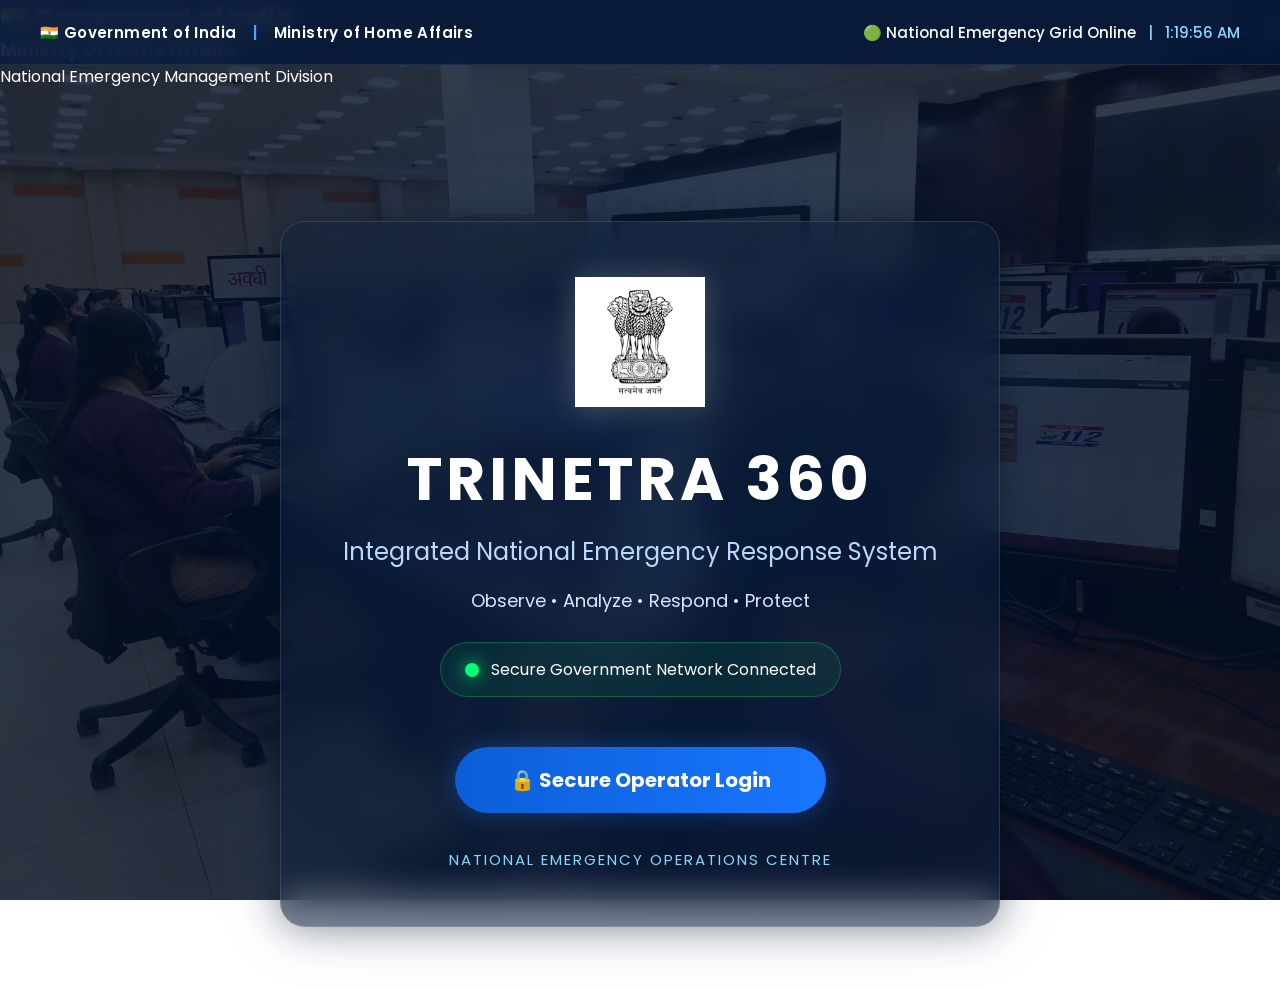
==== index.html @ 9b188cce "Added files added them files" ====
<!DOCTYPE html>
<html lang="en">
<head>
  <div class="gov-header">

    <h2>🇮🇳 Government of India</h2>

    <h3>Ministry of Home Affairs</h3>

    <p>National Emergency Management Division</p>

</div>

<meta charset="UTF-8">
<meta name="viewport" content="width=device-width, initial-scale=1.0">

<title>TRINETRA 360</title>

<link rel="stylesheet" href="css/style.css">

<link href="https://fonts.googleapis.com/css2?family=Poppins:wght@300;400;600;700&display=swap" rel="stylesheet">

</head>
<div id="loadingScreen">

<div class="loaderBox">

<h1>TRINETRA 360</h1>

<p id="loadingText">

Authenticating Operator...

</p>

<div class="bar">

<div class="progress"></div>

</div>

</div>

</div>

<body>

<!-- Background -->

<div class="overlay"></div>

<!-- Top Government Bar -->

<div class="topbar">

<div class="left">

🇮🇳 Government of India

<span>|</span>

Ministry of Home Affairs

</div>

<div class="right">

🟢 National Emergency Grid Online

<span>|</span>

<span id="clock"></span>

</div>

</div>

<!-- Main Landing -->

<section class="hero">

<div class="glass">

<img src="images/emblem.png" class="emblem">

<h1>TRINETRA 360</h1>

<h2>Integrated National Emergency Response System</h2>

<p>

Observe • Analyze • Respond • Protect

</p>

<div class="status">

<div class="dot"></div>

Secure Government Network Connected

</div>

<button id="login">

🔒 Secure Operator Login

</button>

<div class="footer">

National Emergency Operations Centre

</div>

</div>

</section>

<script src="js/script.js"></script>

</body>

</html>
---- css/style.css ----
/* ======================================
   TRINETRA 360
   LANDING PAGE
====================================== */

*{
margin:0;
padding:0;
box-sizing:border-box;
font-family:'Poppins',sans-serif;
}

body{

height:100vh;
overflow:hidden;

background:
linear-gradient(rgba(4,15,35,.82),rgba(4,15,35,.82)),
url("../images/background.jpg");

background-size:cover;
background-position:center;
background-attachment:fixed;

color:white;

}

/* Dark Overlay */

.overlay{

position:fixed;

top:0;
left:0;

width:100%;
height:100%;

background:
radial-gradient(circle at center,
rgba(0,120,255,.08),
transparent 65%);

pointer-events:none;

}

/* ===========================
TOP BAR
=========================== */

.topbar{

position:fixed;

top:0;

left:0;

width:100%;

height:65px;

padding:0 40px;

display:flex;

justify-content:space-between;

align-items:center;

background:rgba(6,25,58,.88);

backdrop-filter:blur(12px);

border-bottom:1px solid rgba(255,255,255,.08);

z-index:1000;

}

.left{

font-size:15px;

font-weight:600;

letter-spacing:.4px;

}

.left span{

margin:0 12px;

color:#4da3ff;

}

.right{

display:flex;

gap:12px;

align-items:center;

font-size:15px;

font-weight:500;

}

.right span{

color:#89d5ff;

}

/* ===========================
MAIN HERO
=========================== */

.hero{

height:100vh;

display:flex;

justify-content:center;

align-items:center;

padding-top:70px;

}

/* ===========================
GLASS PANEL
=========================== */

.glass{

width:720px;

padding:55px;

text-align:center;

border-radius:25px;

background:rgba(13,32,62,.55);

backdrop-filter:blur(18px);

border:1px solid rgba(255,255,255,.12);

box-shadow:

0 0 40px rgba(0,0,0,.45),

0 0 80px rgba(0,119,255,.10);

}

/* ===========================
EMBLEM
=========================== */

.emblem{

width:130px;

margin-bottom:20px;

filter:drop-shadow(0 0 15px rgba(255,255,255,.2));

}

/* ===========================
TEXT
=========================== */

.glass h1{

font-size:60px;

letter-spacing:4px;

margin-bottom:10px;

color:white;

}

.glass h2{

font-size:24px;

font-weight:400;

color:#b9d9ff;

margin-bottom:18px;

}

.glass p{

font-size:18px;

color:#d8e7ff;

margin-bottom:28px;

}

/* ===========================
STATUS
=========================== */

.status{

display:inline-flex;

align-items:center;

gap:12px;

padding:14px 24px;

border-radius:50px;

background:rgba(0,255,120,.08);

border:1px solid rgba(0,255,120,.25);

margin-bottom:35px;

font-size:16px;

}

.dot{

width:14px;

height:14px;

background:#00ff73;

border-radius:50%;

box-shadow:0 0 18px #00ff73;

animation:pulse 1.5s infinite;

}

@keyframes pulse{

0%{

transform:scale(1);

opacity:1;

}

50%{

transform:scale(1.4);

opacity:.5;

}

100%{

transform:scale(1);

opacity:1;

}

}

/* ===========================
LOGIN BUTTON
=========================== */

#login{

display:block;

margin:0 auto;

margin-top:15px;

padding:18px 55px;

font-size:20px;

font-weight:700;

border:none;

border-radius:60px;

cursor:pointer;

color:white;

background:

linear-gradient(90deg,#0b5ed7,#1976ff);

transition:.35s;

box-shadow:0 0 25px rgba(25,118,255,.35);

}

#login:hover{

transform:translateY(-4px);

box-shadow:0 0 45px rgba(25,118,255,.65);

}

/* ===========================
FOOTER
=========================== */

.footer{

margin-top:35px;

font-size:15px;

letter-spacing:2px;

color:#89d5ff;

text-transform:uppercase;

}

/* ===========================
RESPONSIVE
=========================== */

@media(max-width:900px){

.glass{

width:92%;

padding:35px;

}

.glass h1{

font-size:42px;

}

.glass h2{

font-size:20px;

}

.emblem{

width:90px;

}

.topbar{

padding:0 15px;

font-size:12px;

}

.left,
.right{

font-size:12px;

}

}
#loadingScreen{

position:fixed;

top:0;

left:0;

width:100%;

height:100%;

background:#061423;

display:none;

justify-content:center;

align-items:center;

z-index:9999;

}

.loaderBox{

text-align:center;

color:white;

}

.bar{

width:350px;

height:10px;

background:#333;

margin-top:20px;

border-radius:20px;

overflow:hidden;

}

.progress{

height:100%;

width:0;

background:#00d26a;

animation:load 3s linear forwards;

}

@keyframes load{

from{

width:0;

}

to{

width:100%;

}

}
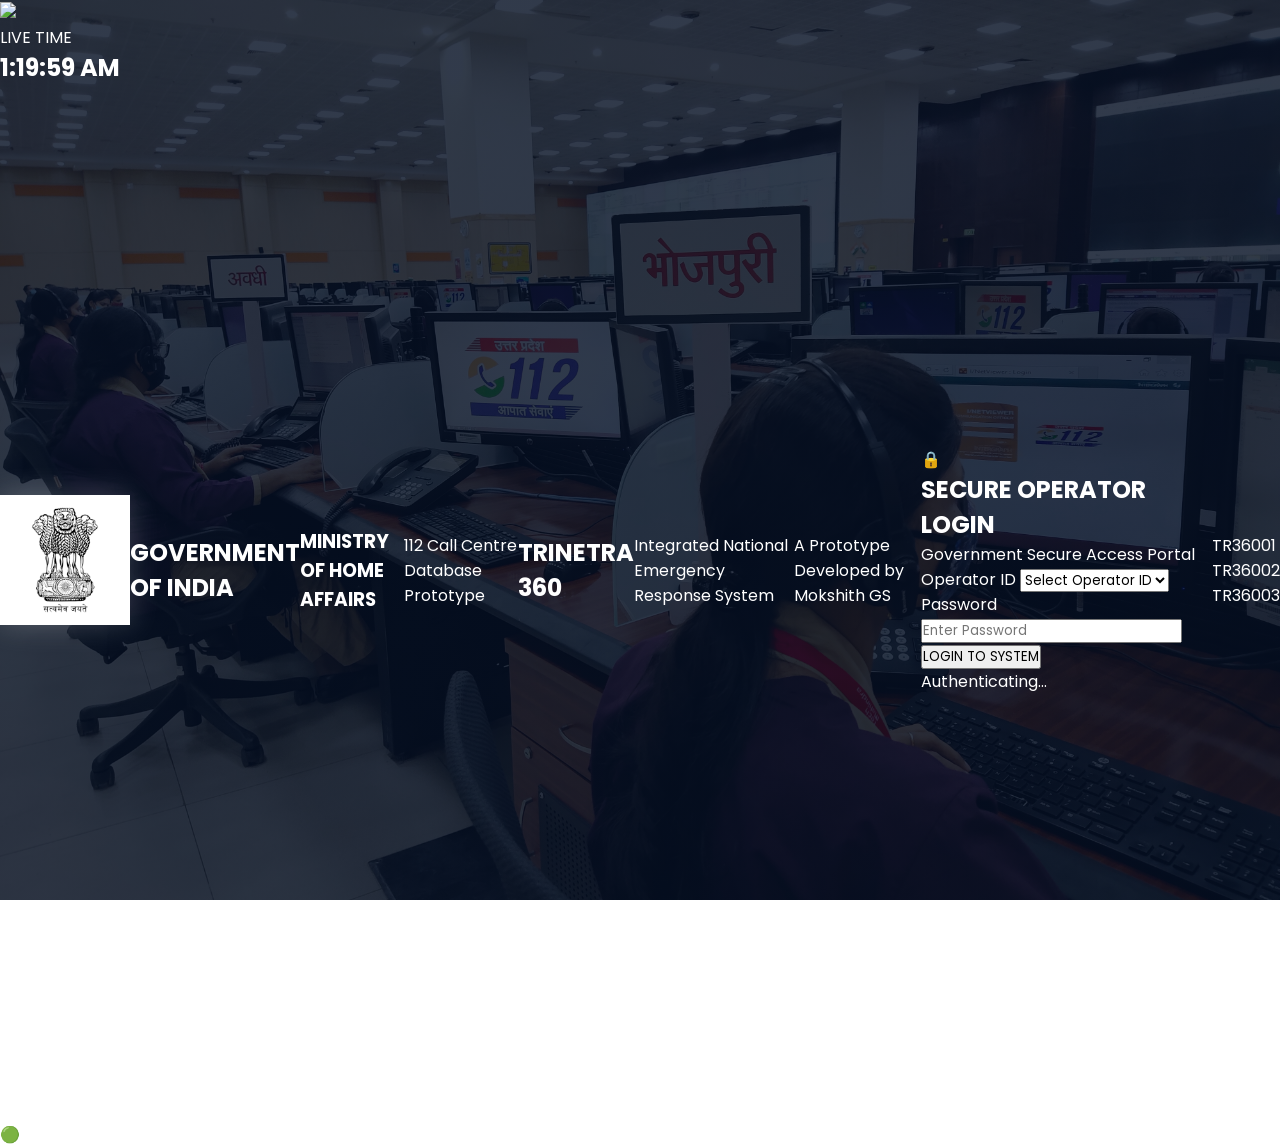
==== commit 8c2035e3: "Update index.html" ====
--- a/index.html
+++ b/index.html
@@ -1,122 +1,215 @@
 <!DOCTYPE html>
 <html lang="en">
+
 <head>
-  <div class="gov-header">
-
-    <h2>🇮🇳 Government of India</h2>
-
-    <h3>Ministry of Home Affairs</h3>
-
-    <p>National Emergency Management Division</p>
-
-</div>
 
 <meta charset="UTF-8">
 <meta name="viewport" content="width=device-width, initial-scale=1.0">
 
-<title>TRINETRA 360</title>
+<title>TRINETRA 360 | Ministry of Home Affairs</title>
 
 <link rel="stylesheet" href="css/style.css">
 
-<link href="https://fonts.googleapis.com/css2?family=Poppins:wght@300;400;600;700&display=swap" rel="stylesheet">
+<link rel="preconnect" href="https://fonts.googleapis.com">
+
+<link rel="preconnect" href="https://fonts.gstatic.com" crossorigin>
+
+<link href="https://fonts.googleapis.com/css2?family=Poppins:wght@300;400;500;600;700;800&display=swap" rel="stylesheet">
 
 </head>
-<div id="loadingScreen">
-
-<div class="loaderBox">
-
-<h1>TRINETRA 360</h1>
-
-<p id="loadingText">
-
-Authenticating Operator...
-
-</p>
-
-<div class="bar">
-
-<div class="progress"></div>
-
-</div>
-
-</div>
-
-</div>
 
 <body>
 
 <!-- Background -->
 
-<div class="overlay"></div>
-
-<!-- Top Government Bar -->
-
-<div class="topbar">
-
-<div class="left">
-
-🇮🇳 Government of India
-
-<span>|</span>
-
-Ministry of Home Affairs
-
-</div>
-
-<div class="right">
-
-🟢 National Emergency Grid Online
-
-<span>|</span>
-
-<span id="clock"></span>
-
-</div>
-
-</div>
-
-<!-- Main Landing -->
+<div class="background"></div>
+
+<div class="chakra"></div>
+
+<div class="network"></div>
+
+<!-- Top Bar -->
+
+<header class="topBar">
+
+<div class="logo112">
+
+<img src="images/112.png">
+
+</div>
+
+<div class="timeBox">
+
+<p>LIVE TIME</p>
+
+<h2 id="clock"></h2>
+
+<span id="date"></span>
+
+</div>
+
+</header>
+
+<!-- Main -->
 
 <section class="hero">
 
-<div class="glass">
-
 <img src="images/emblem.png" class="emblem">
 
-<h1>TRINETRA 360</h1>
-
-<h2>Integrated National Emergency Response System</h2>
+<h2>GOVERNMENT OF INDIA</h2>
+
+<h3>MINISTRY OF HOME AFFAIRS</h3>
+
+<p class="prototype">
+
+112 Call Centre Database Prototype
+
+</p>
+
+<h1>
+
+TRINETRA <span>360</span>
+
+</h1>
+
+<div class="line">
+
+<div></div>
 
 <p>
 
-Observe • Analyze • Respond • Protect
-
-</p>
-
-<div class="status">
-
-<div class="dot"></div>
-
-Secure Government Network Connected
-
-</div>
-
-<button id="login">
-
-🔒 Secure Operator Login
+Integrated National Emergency Response System
+
+</p>
+
+<div></div>
+
+</div>
+
+<p class="credit">
+
+A Prototype Developed by Mokshith GS
+
+</p>
+
+<!-- Login Card -->
+
+<div class="loginCard">
+
+<div class="loginHeader">
+
+<div class="icon">
+
+🔒
+
+</div>
+
+<div>
+
+<h2>SECURE OPERATOR LOGIN</h2>
+
+<p>Government Secure Access Portal</p>
+
+</div>
+
+</div>
+
+<label>
+
+Operator ID
+
+</label>
+
+<select id="operator">
+
+<option>Select Operator ID</option>
+
+<option>TR36001</option>
+
+<option>TR36002</option>
+
+<option>TR36003</option>
+
+</select>
+
+<label>
+
+Password
+
+</label>
+
+<input
+
+type="password"
+
+id="password"
+
+placeholder="Enter Password"
+
+>
+
+<button onclick="login()">
+
+LOGIN TO SYSTEM
 
 </button>
 
-<div class="footer">
-
-National Emergency Operations Centre
-
-</div>
+<div class="loading" id="loading">
+
+Authenticating...
+
+</div>
+
+</div>
+
+<!-- Valid IDs -->
+
+<div class="ids">
+
+<div>TR36001</div>
+
+<div>TR36002</div>
+
+<div>TR36003</div>
 
 </div>
 
 </section>
 
+<!-- Footer -->
+
+<footer>
+
+<div>
+
+<h3>SECURE SYSTEM</h3>
+
+<p>All systems encrypted</p>
+
+</div>
+
+<div>
+
+<h3>NATIONAL EMERGENCY GRID</h3>
+
+<p>Connected & Monitored</p>
+
+</div>
+
+<div>
+
+<h3>SYSTEM STATUS</h3>
+
+<p class="online">
+
+🟢 ONLINE
+
+</p>
+
+</div>
+
+</footer>
+
 <script src="js/script.js"></script>
 
 </body>
--- a/css/style.css
+++ b/css/style.css
@@ -11,9 +11,12 @@
 }
 
 body{
-
-height:100vh;
-overflow:hidden;
+    margin:0;
+    min-height:100vh;
+    overflow-x:hidden;
+    overflow-y:auto;
+    font-family:'Poppins',sans-serif;
+
 
 background:
 linear-gradient(rgba(4,15,35,.82),rgba(4,15,35,.82)),
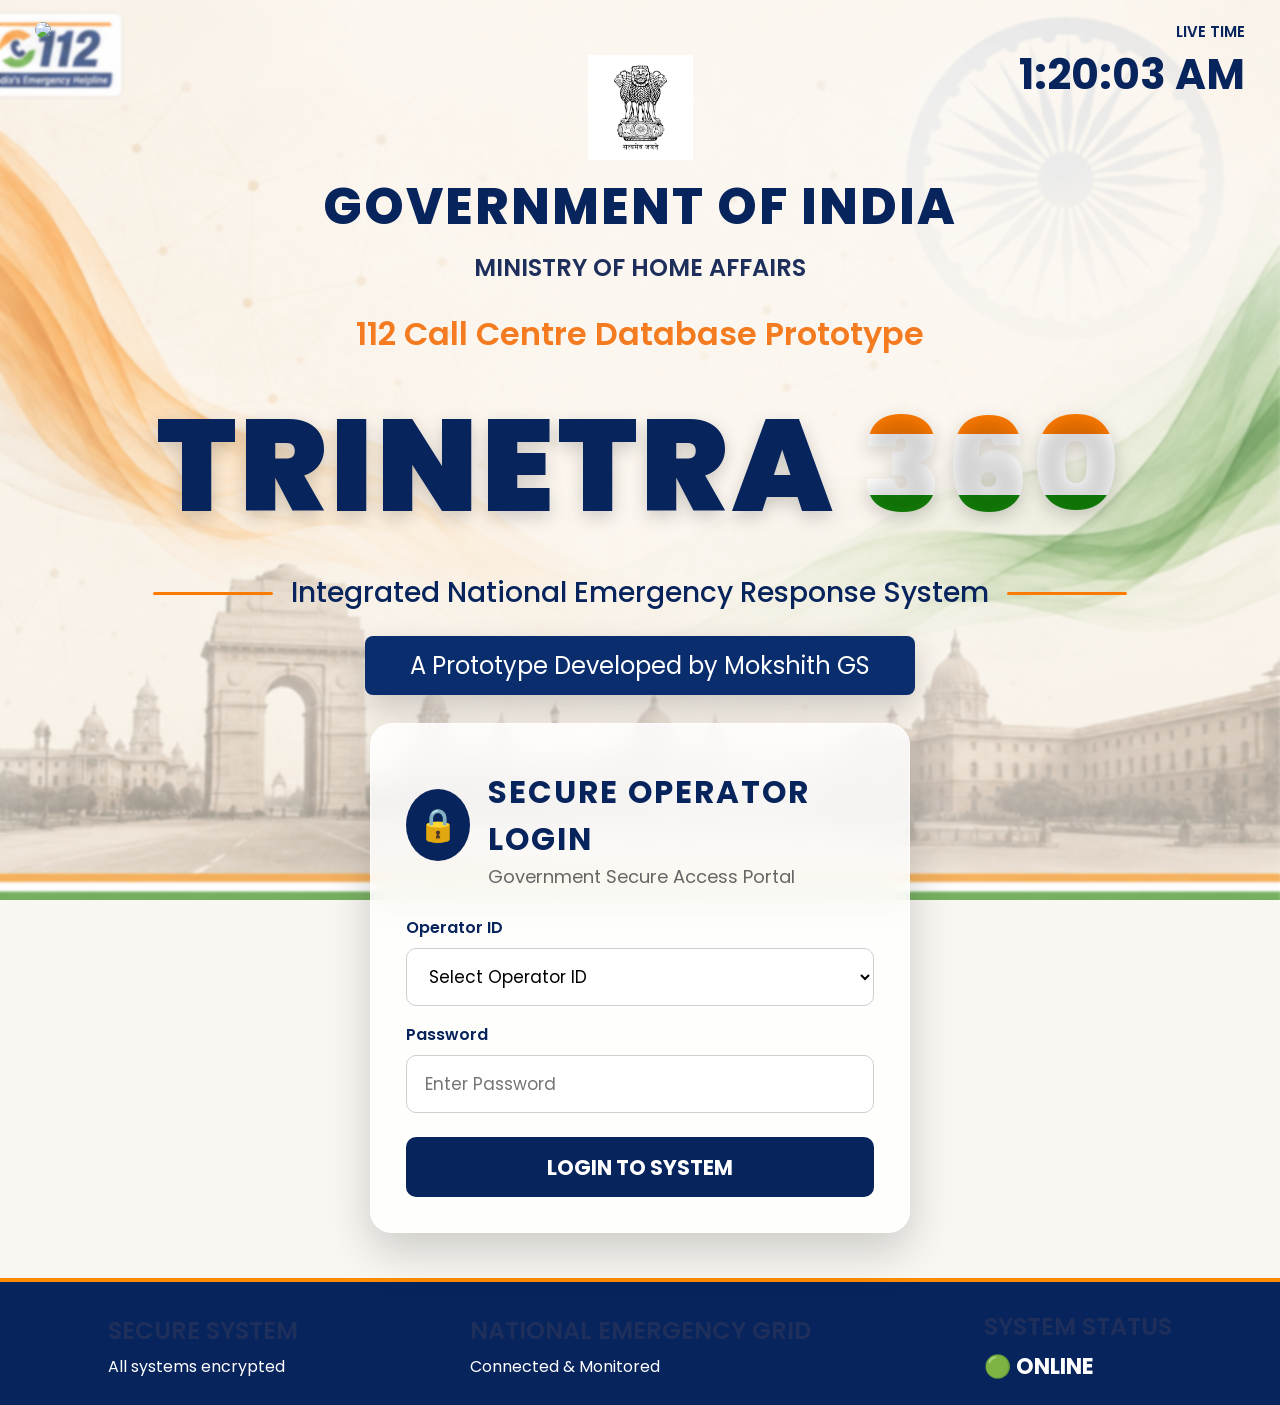
==== commit e110f349: "Update" ====
--- a/index.html
+++ b/index.html
@@ -96,85 +96,53 @@
 
 <div class="loginCard">
 
-<div class="loginHeader">
+    <div class="loginHeader">
 
-<div class="icon">
+        <div class="icon">🔒</div>
 
-🔒
+        <div>
+            <h2>SECURE OPERATOR LOGIN</h2>
+            <p>Government Secure Access Portal</p>
+        </div>
+
+    </div>
+
+    <form onsubmit="login(); return false;">
+
+        <label>Operator ID</label>
+
+        <select id="operator" required>
+
+            <option value="">Select Operator ID</option>
+
+            <option value="TR36001">TR36001</option>
+
+            <option value="TR36002">TR36002</option>
+
+            <option value="TR36003">TR36003</option>
+
+        </select>
+
+        <label>Password</label>
+
+        <input
+            type="password"
+            id="password"
+            placeholder="Enter Password"
+            required
+        >
+
+        <button type="submit">
+            LOGIN TO SYSTEM
+        </button>
+
+    </form>
+
+    <div class="loading" id="loading">
+        Authenticating...
+    </div>
 
 </div>
-
-<div>
-
-<h2>SECURE OPERATOR LOGIN</h2>
-
-<p>Government Secure Access Portal</p>
-
-</div>
-
-</div>
-
-<label>
-
-Operator ID
-
-</label>
-
-<select id="operator">
-
-<option>Select Operator ID</option>
-
-<option>TR36001</option>
-
-<option>TR36002</option>
-
-<option>TR36003</option>
-
-</select>
-
-<label>
-
-Password
-
-</label>
-
-<input
-
-type="password"
-
-id="password"
-
-placeholder="Enter Password"
-
->
-
-<button onclick="login()">
-
-LOGIN TO SYSTEM
-
-</button>
-
-<div class="loading" id="loading">
-
-Authenticating...
-
-</div>
-
-</div>
-
-<!-- Valid IDs -->
-
-<div class="ids">
-
-<div>TR36001</div>
-
-<div>TR36002</div>
-
-<div>TR36003</div>
-
-</div>
-
-</section>
 
 <!-- Footer -->
 
--- a/css/style.css
+++ b/css/style.css
@@ -1,478 +1,693 @@
-/* ======================================
+/* ===========================================
    TRINETRA 360
-   LANDING PAGE
-====================================== */
+   Government of India Login Portal
+=========================================== */
 
 *{
-margin:0;
-padding:0;
-box-sizing:border-box;
-font-family:'Poppins',sans-serif;
+    margin:0;
+    padding:0;
+    box-sizing:border-box;
+    font-family:'Poppins',sans-serif;
 }
 
 body{
-    margin:0;
     min-height:100vh;
     overflow-x:hidden;
-    overflow-y:auto;
-    font-family:'Poppins',sans-serif;
-
-
-background:
-linear-gradient(rgba(4,15,35,.82),rgba(4,15,35,.82)),
-url("../images/background.jpg");
-
-background-size:cover;
-background-position:center;
-background-attachment:fixed;
+    color:#08245c;
+    background:#f8f7f2;
+}
+
+/* Background */
+
+.background{
+
+    position:fixed;
+    inset:0;
+
+    background:url("../images/background.png") center center/cover no-repeat;
+
+    z-index:-5;
+
+}
+
+/* Dark Overlay */
+
+.background::after{
+
+content:"";
+
+position:absolute;
+
+inset:0;
+
+background:rgba(255,255,255,.30);
+
+backdrop-filter:blur(1px);
+
+}
+
+/* TOP BAR */
+
+.topBar{
+
+position:absolute;
+
+top:20px;
+
+left:35px;
+
+right:35px;
+
+display:flex;
+
+justify-content:space-between;
+
+align-items:flex-start;
+
+z-index:10;
+
+}
+
+.logo112 img{
+
+width:150px;
+
+border-radius:12px;
+
+box-shadow:0 10px 25px rgba(0,0,0,.15);
+
+}
+
+.timeBox{
+
+text-align:right;
+
+color:#08245c;
+
+}
+
+.timeBox p{
+
+font-size:15px;
+
+font-weight:600;
+
+}
+
+.timeBox h2{
+
+font-size:42px;
+
+font-weight:700;
+
+}
+
+.timeBox span{
+
+font-size:18px;
+
+}
+
+/* MAIN */
+
+.hero{
+
+width:100%;
+
+display:flex;
+
+flex-direction:column;
+
+align-items:center;
+
+justify-content:center;
+
+padding-top:40px;
+
+}
+
+.emblem{
+
+width:105px;
+
+margin-top:15px;
+
+animation:fadeDown 1s ease;
+
+}
+
+.hero h2{
+
+font-size:50px;
+
+font-weight:800;
+
+letter-spacing:2px;
+
+margin-top:10px;
+
+color:#08245c;
+
+}
+
+.hero h3{
+
+font-size:24px;
+
+font-weight:600;
+
+margin-top:5px;
+
+color:#1f2f5c;
+
+}
+
+.prototype{
+
+margin-top:25px;
+
+font-size:32px;
+
+font-weight:600;
+
+color:#f47b20;
+
+}
+
+.hero h1{
+
+font-size:130px;
+
+font-weight:900;
+
+margin-top:10px;
+
+letter-spacing:4px;
+
+color:#08245c;
+
+text-shadow:0 6px 18px rgba(0,0,0,.18);
+
+}
+
+.hero h1 span{
+
+background:linear-gradient(
+to bottom,
+#ff7b00 0%,
+#ff7b00 33%,
+white 33%,
+white 66%,
+#138808 66%
+);
+
+background-clip:text;
+-webkit-background-clip:text;
+-webkit-text-fill-color:transparent;
+
+}
+
+.line{
+
+display:flex;
+
+align-items:center;
+
+gap:18px;
+
+margin-top:8px;
+
+}
+
+.line div{
+
+width:120px;
+
+height:3px;
+
+background:#ff7b00;
+
+border-radius:10px;
+
+}
+
+.line p{
+
+font-size:28px;
+
+font-weight:500;
+
+}
+
+.credit{
+
+margin-top:22px;
+
+background:#0a2d6d;
+
+padding:12px 45px;
+
+border-radius:8px;
+
+font-size:24px;
 
 color:white;
 
-}
-
-/* Dark Overlay */
-
-.overlay{
-
-position:fixed;
-
-top:0;
+box-shadow:0 12px 30px rgba(0,0,0,.18);
+
+}
+/* ===========================================
+   LOGIN CARD
+=========================================== */
+
+.loginCard{
+
+    width:540px;
+
+    margin-top:28px;
+
+    background:rgba(255,255,255,.82);
+
+    backdrop-filter:blur(14px);
+
+    border-radius:22px;
+
+    padding:35px;
+
+    box-shadow:0 18px 45px rgba(0,0,0,.18);
+
+    border:1px solid rgba(255,255,255,.6);
+
+    animation:fadeUp 1s ease;
+
+}
+
+.loginHeader{
+
+    display:flex;
+
+    align-items:center;
+
+    gap:18px;
+
+    margin-bottom:25px;
+
+}
+
+.icon{
+
+    width:72px;
+
+    height:72px;
+
+    background:#08245c;
+
+    color:white;
+
+    border-radius:50%;
+
+    display:flex;
+
+    justify-content:center;
+
+    align-items:center;
+
+    font-size:32px;
+
+}
+
+.loginHeader h2{
+
+    font-size:31px;
+
+    color:#08245c;
+
+    font-weight:700;
+
+}
+
+.loginHeader p{
+
+    color:#666;
+
+    font-size:18px;
+
+}
+
+.loginCard label{
+
+    display:block;
+
+    margin-top:16px;
+
+    margin-bottom:8px;
+
+    font-weight:600;
+
+}
+
+.loginCard select,
+
+.loginCard input{
+
+    width:100%;
+
+    height:58px;
+
+    border-radius:10px;
+
+    border:1px solid #cfcfcf;
+
+    padding:0 18px;
+
+    font-size:17px;
+
+    outline:none;
+
+    transition:.3s;
+
+    background:white;
+
+}
+
+.loginCard select:focus,
+
+.loginCard input:focus{
+
+    border:2px solid #0a2d6d;
+
+    box-shadow:0 0 12px rgba(10,45,109,.2);
+
+}
+
+.loginCard button{
+
+    width:100%;
+
+    height:60px;
+
+    margin-top:24px;
+
+    border:none;
+
+    border-radius:10px;
+
+    background:#08245c;
+
+    color:white;
+
+    font-size:21px;
+
+    font-weight:700;
+
+    cursor:pointer;
+
+    transition:.3s;
+
+}
+
+.loginCard button:hover{
+
+    background:#0d3b8e;
+
+    transform:translateY(-2px);
+
+    box-shadow:0 10px 25px rgba(0,0,0,.2);
+
+}
+
+.loading{
+
+    display:none;
+
+    text-align:center;
+
+    margin-top:20px;
+
+    color:#0a2d6d;
+
+    font-weight:700;
+
+    animation:pulse 1s infinite;
+
+}
+
+/* ===========================================
+   VALID IDS
+=========================================== */
+
+.ids{
+
+    margin-top:30px;
+
+    display:flex;
+
+    gap:20px;
+
+}
+
+.ids div{
+
+    background:white;
+
+    padding:14px 32px;
+
+    border-radius:12px;
+
+    font-weight:700;
+
+    box-shadow:0 10px 20px rgba(0,0,0,.12);
+
+    transition:.3s;
+
+}
+
+.ids div:hover{
+
+    transform:translateY(-5px);
+
+    background:#08245c;
+
+    color:white;
+
+}
+
+/* ===========================================
+   FOOTER
+=========================================== */
+
+footer{
+
+    margin-top:45px;
+
+    width:100%;
+
+    background:#08245c;
+
+    color:white;
+
+    display:flex;
+
+    justify-content:space-around;
+
+    align-items:center;
+
+    padding:22px;
+
+    border-top:4px solid #ff8c00;
+
+}
+
+footer h3{
+
+    color:#63ff63;
+
+    margin-bottom:6px;
+
+}
+
+.online{
+
+    font-size:22px;
+
+    font-weight:700;
+
+}
+
+/* ===========================================
+   ANIMATIONS
+=========================================== */
+
+@keyframes fadeDown{
+
+0%{
+
+opacity:0;
+
+transform:translateY(-40px);
+
+}
+
+100%{
+
+opacity:1;
+
+transform:translateY(0);
+
+}
+
+}
+
+@keyframes fadeUp{
+
+0%{
+
+opacity:0;
+
+transform:translateY(40px);
+
+}
+
+100%{
+
+opacity:1;
+
+transform:translateY(0);
+
+}
+
+}
+
+@keyframes pulse{
+
+0%{
+
+opacity:.5;
+
+}
+
+50%{
+
+opacity:1;
+
+}
+
+100%{
+
+opacity:.5;
+
+}
+
+}
+
+/* ===========================================
+   RESPONSIVE
+=========================================== */
+
+@media(max-width:900px){
+
+.hero h1{
+
+font-size:72px;
+
+}
+
+.hero h2{
+
+font-size:34px;
+
+}
+
+.hero h3{
+
+font-size:20px;
+
+}
+
+.prototype{
+
+font-size:22px;
+
+}
+
+.line{
+
+flex-direction:column;
+
+gap:8px;
+
+}
+
+.line div{
+
+width:90px;
+
+}
+
+.line p{
+
+font-size:18px;
+
+text-align:center;
+
+}
+
+.loginCard{
+
+width:92%;
+
+padding:25px;
+
+}
+
+.ids{
+
+flex-wrap:wrap;
+
+justify-content:center;
+
+}
+
+footer{
+
+flex-direction:column;
+
+gap:18px;
+
+text-align:center;
+
+padding:25px;
+
+}
+
+.topBar{
+
+position:relative;
+
+padding:20px;
+
+flex-direction:column;
+
+align-items:center;
+
+gap:15px;
+
 left:0;
 
-width:100%;
-height:100%;
-
-background:
-radial-gradient(circle at center,
-rgba(0,120,255,.08),
-transparent 65%);
-
-pointer-events:none;
-
-}
-
-/* ===========================
-TOP BAR
-=========================== */
-
-.topbar{
-
-position:fixed;
-
-top:0;
-
-left:0;
-
-width:100%;
-
-height:65px;
-
-padding:0 40px;
-
-display:flex;
-
-justify-content:space-between;
-
-align-items:center;
-
-background:rgba(6,25,58,.88);
-
-backdrop-filter:blur(12px);
-
-border-bottom:1px solid rgba(255,255,255,.08);
-
-z-index:1000;
-
-}
-
-.left{
-
-font-size:15px;
-
-font-weight:600;
-
-letter-spacing:.4px;
-
-}
-
-.left span{
-
-margin:0 12px;
-
-color:#4da3ff;
-
-}
-
-.right{
-
-display:flex;
-
-gap:12px;
-
-align-items:center;
-
-font-size:15px;
-
-font-weight:500;
-
-}
-
-.right span{
-
-color:#89d5ff;
-
-}
-
-/* ===========================
-MAIN HERO
-=========================== */
-
-.hero{
-
-height:100vh;
-
-display:flex;
-
-justify-content:center;
-
-align-items:center;
-
-padding-top:70px;
-
-}
-
-/* ===========================
-GLASS PANEL
-=========================== */
-
-.glass{
-
-width:720px;
-
-padding:55px;
+right:0;
+
+}
+
+.logo112 img{
+
+width:120px;
+
+}
+
+.timeBox{
 
 text-align:center;
 
-border-radius:25px;
-
-background:rgba(13,32,62,.55);
-
-backdrop-filter:blur(18px);
-
-border:1px solid rgba(255,255,255,.12);
-
-box-shadow:
-
-0 0 40px rgba(0,0,0,.45),
-
-0 0 80px rgba(0,119,255,.10);
-
-}
-
-/* ===========================
-EMBLEM
-=========================== */
-
-.emblem{
-
-width:130px;
-
-margin-bottom:20px;
-
-filter:drop-shadow(0 0 15px rgba(255,255,255,.2));
-
-}
-
-/* ===========================
-TEXT
-=========================== */
-
-.glass h1{
-
-font-size:60px;
-
-letter-spacing:4px;
-
-margin-bottom:10px;
-
-color:white;
-
-}
-
-.glass h2{
-
-font-size:24px;
-
-font-weight:400;
-
-color:#b9d9ff;
-
-margin-bottom:18px;
-
-}
-
-.glass p{
-
-font-size:18px;
-
-color:#d8e7ff;
-
-margin-bottom:28px;
-
-}
-
-/* ===========================
-STATUS
-=========================== */
-
-.status{
-
-display:inline-flex;
-
-align-items:center;
-
-gap:12px;
-
-padding:14px 24px;
-
-border-radius:50px;
-
-background:rgba(0,255,120,.08);
-
-border:1px solid rgba(0,255,120,.25);
-
-margin-bottom:35px;
-
-font-size:16px;
-
-}
-
-.dot{
-
-width:14px;
-
-height:14px;
-
-background:#00ff73;
-
-border-radius:50%;
-
-box-shadow:0 0 18px #00ff73;
-
-animation:pulse 1.5s infinite;
-
-}
-
-@keyframes pulse{
-
-0%{
-
-transform:scale(1);
-
-opacity:1;
-
-}
-
-50%{
-
-transform:scale(1.4);
-
-opacity:.5;
-
-}
-
-100%{
-
-transform:scale(1);
-
-opacity:1;
-
-}
-
-}
-
-/* ===========================
-LOGIN BUTTON
-=========================== */
-
-#login{
-
-display:block;
-
-margin:0 auto;
-
-margin-top:15px;
-
-padding:18px 55px;
-
-font-size:20px;
-
-font-weight:700;
-
-border:none;
-
-border-radius:60px;
-
-cursor:pointer;
-
-color:white;
-
-background:
-
-linear-gradient(90deg,#0b5ed7,#1976ff);
-
-transition:.35s;
-
-box-shadow:0 0 25px rgba(25,118,255,.35);
-
-}
-
-#login:hover{
-
-transform:translateY(-4px);
-
-box-shadow:0 0 45px rgba(25,118,255,.65);
-
-}
-
-/* ===========================
-FOOTER
-=========================== */
-
-.footer{
-
-margin-top:35px;
-
-font-size:15px;
-
-letter-spacing:2px;
-
-color:#89d5ff;
-
-text-transform:uppercase;
-
-}
-
-/* ===========================
-RESPONSIVE
-=========================== */
-
-@media(max-width:900px){
-
-.glass{
-
-width:92%;
-
-padding:35px;
-
-}
-
-.glass h1{
-
-font-size:42px;
-
-}
-
-.glass h2{
-
-font-size:20px;
-
-}
-
-.emblem{
-
-width:90px;
-
-}
-
-.topbar{
-
-padding:0 15px;
-
-font-size:12px;
-
-}
-
-.left,
-.right{
-
-font-size:12px;
-
-}
-
-}
-#loadingScreen{
-
-position:fixed;
-
-top:0;
-
-left:0;
-
-width:100%;
-
-height:100%;
-
-background:#061423;
-
-display:none;
-
-justify-content:center;
-
-align-items:center;
-
-z-index:9999;
-
-}
-
-.loaderBox{
-
-text-align:center;
-
-color:white;
-
-}
-
-.bar{
-
-width:350px;
-
-height:10px;
-
-background:#333;
-
-margin-top:20px;
-
-border-radius:20px;
-
-overflow:hidden;
-
-}
-
-.progress{
-
-height:100%;
-
-width:0;
-
-background:#00d26a;
-
-animation:load 3s linear forwards;
-
-}
-
-@keyframes load{
-
-from{
-
-width:0;
-
-}
-
-to{
-
-width:100%;
-
 }
 
 }
